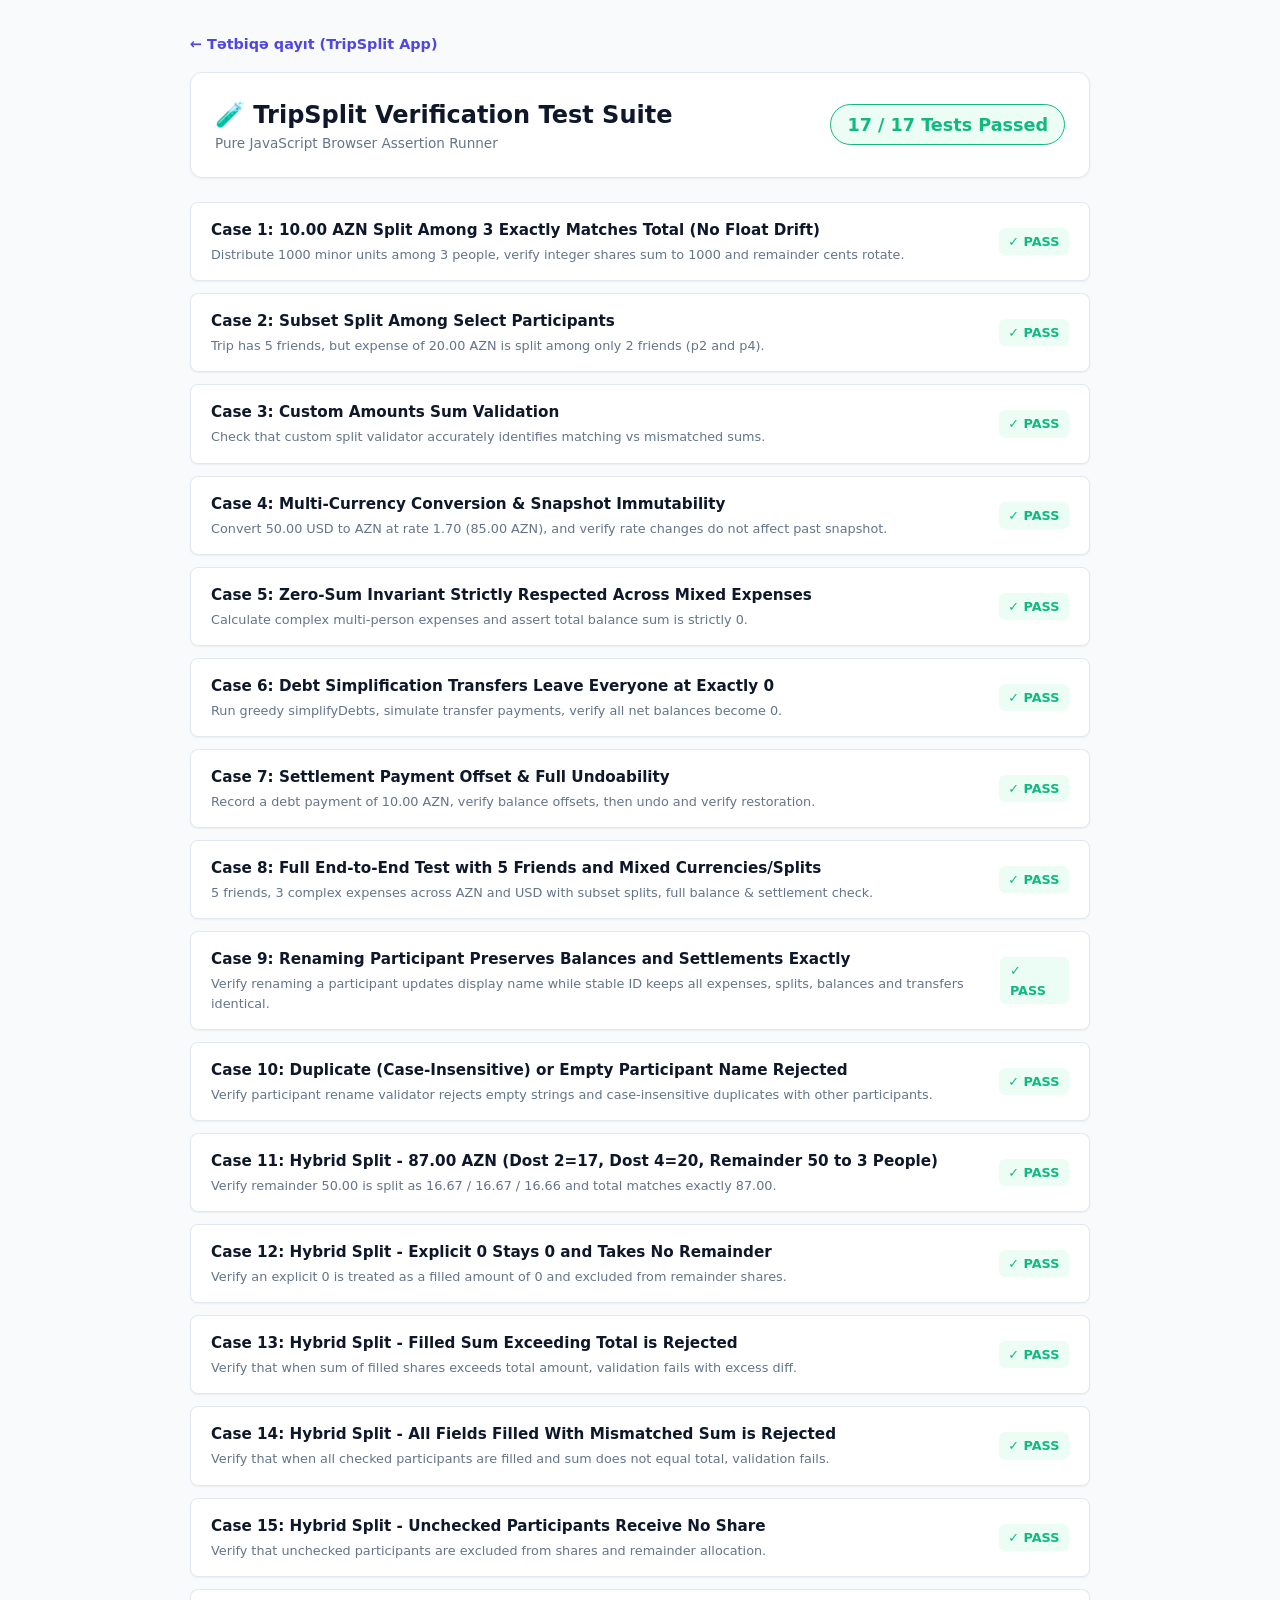
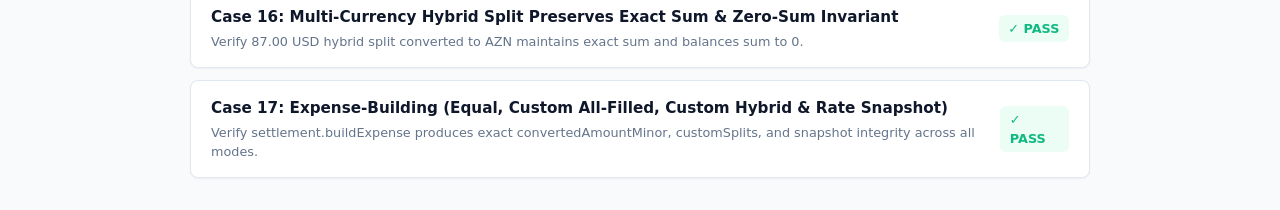
==== tests.html @ e9387841 "Add files via upload" ====
<!DOCTYPE html>
<html lang="az">
<head>
  <meta charset="UTF-8">
  <meta name="viewport" content="width=device-width, initial-scale=1.0">
  <title>TripSplit - Browser Test Suite</title>
  <style>
    :root {
      --bg: #f8fafc;
      --card-bg: #ffffff;
      --text: #0f172a;
      --success: #10b981;
      --success-bg: #ecfdf5;
      --fail: #ef4444;
      --fail-bg: #fef2f2;
      --border: #e2e8f0;
      --primary: #4f46e5;
    }
    body {
      font-family: system-ui, -apple-system, sans-serif;
      background-color: var(--bg);
      color: var(--text);
      max-width: 900px;
      margin: 2rem auto;
      padding: 0 1rem;
      line-height: 1.5;
    }
    .header {
      background: var(--card-bg);
      border: 1px solid var(--border);
      border-radius: 12px;
      padding: 1.5rem;
      margin-bottom: 1.5rem;
      display: flex;
      justify-content: space-between;
      align-items: center;
      flex-wrap: wrap;
      gap: 1rem;
      box-shadow: 0 1px 3px rgba(0,0,0,0.05);
    }
    .title {
      font-size: 1.5rem;
      font-weight: 800;
    }
    .summary-badge {
      font-size: 1.1rem;
      font-weight: 700;
      padding: 0.4rem 1rem;
      border-radius: 9999px;
    }
    .summary-pass {
      background: var(--success-bg);
      color: var(--success);
      border: 1px solid var(--success);
    }
    .summary-fail {
      background: var(--fail-bg);
      color: var(--fail);
      border: 1px solid var(--fail);
    }
    .test-list {
      display: flex;
      flex-direction: column;
      gap: 0.75rem;
    }
    .test-card {
      background: var(--card-bg);
      border: 1px solid var(--border);
      border-radius: 8px;
      padding: 1rem 1.25rem;
      display: flex;
      justify-content: space-between;
      align-items: center;
      box-shadow: 0 1px 2px rgba(0,0,0,0.05);
    }
    .test-name {
      font-weight: 600;
      font-size: 0.95rem;
    }
    .test-desc {
      font-size: 0.8rem;
      color: #64748b;
      margin-top: 0.2rem;
    }
    .badge {
      font-size: 0.8rem;
      font-weight: 700;
      padding: 0.25rem 0.6rem;
      border-radius: 6px;
    }
    .badge-pass {
      background: var(--success-bg);
      color: var(--success);
    }
    .badge-fail {
      background: var(--fail-bg);
      color: var(--fail);
    }
    .nav-link {
      display: inline-block;
      margin-bottom: 1rem;
      color: var(--primary);
      text-decoration: none;
      font-weight: 600;
      font-size: 0.9rem;
    }
    .nav-link:hover {
      text-decoration: underline;
    }
  </style>
</head>
<body>

  <a href="index.html" class="nav-link">← Tətbiqə qayıt (TripSplit App)</a>

  <div class="header">
    <div>
      <div class="title">🧪 TripSplit Verification Test Suite</div>
      <div style="font-size:0.85rem;color:#64748b;">Pure JavaScript Browser Assertion Runner</div>
    </div>
    <div id="testSummary" class="summary-badge">Running tests...</div>
  </div>

  <div id="testContainer" class="test-list"></div>

  <!-- Scripts -->
  <script src="js/i18n.js"></script>
  <script src="js/storage.js"></script>
  <script src="js/currency.js"></script>
  <script src="js/settlement.js"></script>

  <script>
    const { settlement, currency } = window.TripSplit;
    const testResults = [];

    function assert(condition, message) {
      if (!condition) {
        throw new Error(message || "Assertion failed");
      }
    }

    function runTest(name, description, testFn) {
      try {
        testFn();
        testResults.push({ name, description, passed: true });
      } catch (err) {
        console.error(`[FAIL] ${name}:`, err);
        testResults.push({ name, description, passed: false, error: err.message });
      }
    }

    // --- TEST 1: 10.00 split among 3 = exactly 10.00 total ---
    runTest(
      "Case 1: 10.00 AZN Split Among 3 Exactly Matches Total (No Float Drift)",
      "Distribute 1000 minor units among 3 people, verify integer shares sum to 1000 and remainder cents rotate.",
      () => {
        const pIds = ['p1', 'p2', 'p3'];
        // Expense 0
        const shares0 = settlement.splitEqual(1000, pIds, 0);
        assert(shares0.p1 === 334, `Expected p1 to receive 334, got ${shares0.p1}`);
        assert(shares0.p2 === 333, `Expected p2 to receive 333, got ${shares0.p2}`);
        assert(shares0.p3 === 333, `Expected p3 to receive 333, got ${shares0.p3}`);
        const sum0 = shares0.p1 + shares0.p2 + shares0.p3;
        assert(sum0 === 1000, `Expected sum 1000, got ${sum0}`);

        // Expense 1 (rotation shifted)
        const shares1 = settlement.splitEqual(1000, pIds, 1);
        assert(shares1.p1 === 333, `Expected p1 to receive 333, got ${shares1.p1}`);
        assert(shares1.p2 === 334, `Expected p2 to receive 334, got ${shares1.p2}`);
        assert(shares1.p3 === 333, `Expected p3 to receive 333, got ${shares1.p3}`);
        const sum1 = shares1.p1 + shares1.p2 + shares1.p3;
        assert(sum1 === 1000, `Expected sum 1000, got ${sum1}`);
      }
    );

    // --- TEST 2: Subset Split ---
    runTest(
      "Case 2: Subset Split Among Select Participants",
      "Trip has 5 friends, but expense of 20.00 AZN is split among only 2 friends (p2 and p4).",
      () => {
        const trip = {
          baseCurrency: 'AZN',
          participants: [
            { id: 'p1', name: 'Friend 1' },
            { id: 'p2', name: 'Friend 2' },
            { id: 'p3', name: 'Friend 3' },
            { id: 'p4', name: 'Friend 4' },
            { id: 'p5', name: 'Friend 5' }
          ],
          expenses: [
            {
              id: 'e1',
              title: 'Fuel',
              category: 'transport',
              amountMinor: 2000,
              currency: 'AZN',
              paidBy: 'p2',
              convertedAmountMinor: 2000,
              splitType: 'equal',
              splitAmong: ['p2', 'p4']
            }
          ],
          settlements: []
        };

        const calc = settlement.calculateBalances(trip);
        assert(calc.fairShareTotals.p2 === 1000, `p2 fair share should be 1000, got ${calc.fairShareTotals.p2}`);
        assert(calc.fairShareTotals.p4 === 1000, `p4 fair share should be 1000, got ${calc.fairShareTotals.p4}`);
        assert(calc.fairShareTotals.p1 === 0, `p1 fair share should be 0, got ${calc.fairShareTotals.p1}`);
        assert(calc.balances.p2 === 1000, `p2 paid 2000, share 1000 -> net +1000. Got ${calc.balances.p2}`);
        assert(calc.balances.p4 === -1000, `p4 paid 0, share 1000 -> net -1000. Got ${calc.balances.p4}`);
        assert(calc.balances.p1 === 0, `p1 net balance should be 0`);
        assert(calc.isZeroSum, "Net balances must sum to 0");
      }
    );

    // --- TEST 3: Custom Amounts Sum Check ---
    runTest(
      "Case 3: Custom Amounts Sum Validation",
      "Check that custom split validator accurately identifies matching vs mismatched sums.",
      () => {
        const match = settlement.validateCustomSplit(5000, { p1: 2000, p2: 1500, p3: 1500 });
        assert(match.valid === true, "Valid custom split must pass");
        assert(match.diff === 0, "Diff should be 0");

        const mismatch = settlement.validateCustomSplit(5000, { p1: 2000, p2: 1500, p3: 1000 });
        assert(mismatch.valid === false, "Invalid custom split must fail");
        assert(mismatch.diff === 500, `Expected diff 500, got ${mismatch.diff}`);
      }
    );

    // --- TEST 4: Multi-Currency With Rate Snapshot ---
    runTest(
      "Case 4: Multi-Currency Conversion & Snapshot Immutability",
      "Convert 50.00 USD to AZN at rate 1.70 (85.00 AZN), and verify rate changes do not affect past snapshot.",
      () => {
        const rate = 1.70;
        const usdMinor = 5000;
        const converted = currency.convertMinor(usdMinor, 'USD', 'AZN', rate);
        assert(converted === 8500, `Expected 8500 AZN minor units, got ${converted}`);

        const expense = {
          id: 'e_curr',
          title: 'Hotel in USD',
          amountMinor: usdMinor,
          currency: 'USD',
          rateSnapshot: { rate: 1.70, from: 'USD', to: 'AZN', date: '2026-10-24' },
          convertedAmountMinor: converted
        };

        // Even if active exchange rate becomes 2.00 in the future:
        const futureRate = 2.00;
        assert(expense.convertedAmountMinor === 8500, "Stored convertedAmountMinor must remain 8500 snapshot value");
      }
    );

    // --- TEST 5: Balances Sum to 0 Invariant ---
    runTest(
      "Case 5: Zero-Sum Invariant Strictly Respected Across Mixed Expenses",
      "Calculate complex multi-person expenses and assert total balance sum is strictly 0.",
      () => {
        const trip = {
          baseCurrency: 'AZN',
          participants: [
            { id: 'p1', name: 'A' },
            { id: 'p2', name: 'B' },
            { id: 'p3', name: 'C' }
          ],
          expenses: [
            {
              id: 'e1',
              paidBy: 'p1',
              convertedAmountMinor: 1000,
              splitType: 'equal',
              splitAmong: ['p1', 'p2', 'p3']
            },
            {
              id: 'e2',
              paidBy: 'p2',
              convertedAmountMinor: 755,
              splitType: 'equal',
              splitAmong: ['p1', 'p3']
            }
          ],
          settlements: []
        };

        const calc = settlement.calculateBalances(trip);
        settlement.assertZeroSum(calc.balances);
        assert(calc.isZeroSum === true, "Must be zero sum");
        assert(calc.balanceSum === 0, `Balance sum should be 0, got ${calc.balanceSum}`);
      }
    );

    // --- TEST 6: Settlement Leaves Everyone at 0 After Applying Transfers ---
    runTest(
      "Case 6: Debt Simplification Transfers Leave Everyone at Exactly 0",
      "Run greedy simplifyDebts, simulate transfer payments, verify all net balances become 0.",
      () => {
        const balances = {
          p1: 7000,
          p2: -3000,
          p3: -4000
        };

        const transfers = settlement.simplifyDebts(balances);
        assert(transfers.length <= 2, `Expected at most 2 transfers, got ${transfers.length}`);

        const simulated = { ...balances };
        transfers.forEach(tr => {
          simulated[tr.from] += tr.amountMinor;
          simulated[tr.to] -= tr.amountMinor;
        });

        assert(simulated.p1 === 0, `p1 simulated should be 0, got ${simulated.p1}`);
        assert(simulated.p2 === 0, `p2 simulated should be 0, got ${simulated.p2}`);
        assert(simulated.p3 === 0, `p3 simulated should be 0, got ${simulated.p3}`);
      }
    );

    // --- TEST 7: Settlement Payment & Undo ---
    runTest(
      "Case 7: Settlement Payment Offset & Full Undoability",
      "Record a debt payment of 10.00 AZN, verify balance offsets, then undo and verify restoration.",
      () => {
        const trip = {
          baseCurrency: 'AZN',
          participants: [
            { id: 'p1', name: 'Ali' },
            { id: 'p2', name: 'Veli' }
          ],
          expenses: [
            {
              id: 'e1',
              paidBy: 'p1',
              convertedAmountMinor: 2000,
              splitType: 'equal',
              splitAmong: ['p1', 'p2']
            }
          ],
          settlements: []
        };

        // Initial: p1 paid 2000, fair 1000 each -> p1: +1000, p2: -1000
        let calc = settlement.calculateBalances(trip);
        assert(calc.balances.p1 === 1000, "p1 should have +1000");
        assert(calc.balances.p2 === -1000, "p2 should have -1000");

        // Record settlement payment: p2 pays p1 1000
        const settlementObj = {
          id: 'set_1',
          from: 'p2',
          to: 'p1',
          amountMinor: 1000
        };
        trip.settlements.push(settlementObj);

        calc = settlement.calculateBalances(trip);
        assert(calc.balances.p1 === 0, "p1 should be 0 after settlement");
        assert(calc.balances.p2 === 0, "p2 should be 0 after settlement");

        // Undo settlement
        trip.settlements = [];
        calc = settlement.calculateBalances(trip);
        assert(calc.balances.p1 === 1000, "p1 restored to +1000");
        assert(calc.balances.p2 === -1000, "p2 restored to -1000");
      }
    );

    // --- TEST 8: 5 Friends with Mixed Expenses End-to-End ---
    runTest(
      "Case 8: Full End-to-End Test with 5 Friends and Mixed Currencies/Splits",
      "5 friends, 3 complex expenses across AZN and USD with subset splits, full balance & settlement check.",
      () => {
        const trip = {
          id: 'trip_full',
          name: 'Quba Səyahəti',
          baseCurrency: 'AZN',
          participants: [
            { id: 'p1', name: 'Ali' },
            { id: 'p2', name: 'Veli' },
            { id: 'p3', name: 'Aygun' },
            { id: 'p4', name: 'Leyla' },
            { id: 'p5', name: 'Murad' }
          ],
          expenses: [
            // Expense 1: Ali pays 100.00 AZN (equal 5-way: 20.00 each)
            {
              id: 'e1',
              title: 'Cottage rent',
              category: 'accommodation',
              amountMinor: 10000,
              currency: 'AZN',
              paidBy: 'p1',
              convertedAmountMinor: 10000,
              splitType: 'equal',
              splitAmong: ['p1', 'p2', 'p3', 'p4', 'p5']
            },
            // Expense 2: Veli pays 60.00 USD (custom rate 1.70 = 102.00 AZN) for Aygun, Leyla, Murad (3-way: 34.00 each)
            {
              id: 'e2',
              title: 'Sightseeing tickets in USD',
              category: 'entertainment',
              amountMinor: 6000,
              currency: 'USD',
              paidBy: 'p2',
              convertedAmountMinor: 10200,
              splitType: 'equal',
              splitAmong: ['p3', 'p4', 'p5']
            },
            // Expense 3: Aygun pays 45.00 AZN for Ali and Veli (2-way: 22.50 each)
            {
              id: 'e3',
              title: 'Groceries',
              category: 'food',
              amountMinor: 4500,
              currency: 'AZN',
              paidBy: 'p3',
              convertedAmountMinor: 4500,
              splitType: 'equal',
              splitAmong: ['p1', 'p2']
            }
          ],
          settlements: []
        };

        const calc = settlement.calculateBalances(trip);
        assert(calc.totalCostMinor === 24700, `Expected total cost 24700 (247.00 AZN), got ${calc.totalCostMinor}`);
        assert(calc.isZeroSum, "Balances must sum to 0");

        // Transfers check
        const transfers = settlement.simplifyDebts(calc.balances);
        assert(transfers.length <= 4, `At most 4 transfers for 5 participants, got ${transfers.length}`);

        // Verify that applying all transfers zeroes out all 5 balances
        const sim = { ...calc.balances };
        transfers.forEach(tr => {
          sim[tr.from] += tr.amountMinor;
          sim[tr.to] -= tr.amountMinor;
        });

        for (const [id, bal] of Object.entries(sim)) {
          assert(bal === 0, `Participant ${id} balance should be 0, got ${bal}`);
        }
      }
    );

    // --- TEST 9: Renaming Participant Preserves Balances and Settlements Exactly ---
    runTest(
      "Case 9: Renaming Participant Preserves Balances and Settlements Exactly",
      "Verify renaming a participant updates display name while stable ID keeps all expenses, splits, balances and transfers identical.",
      () => {
        const trip = {
          id: 'trip_rename_test',
          name: 'Rename Test',
          baseCurrency: 'AZN',
          participants: [
            { id: 'p1', name: 'Dost 1' },
            { id: 'p2', name: 'Dost 2' }
          ],
          expenses: [
            {
              id: 'e1',
              title: 'Dinner',
              category: 'food',
              amountMinor: 4000,
              currency: 'AZN',
              paidBy: 'p1',
              convertedAmountMinor: 4000,
              splitType: 'equal',
              splitAmong: ['p1', 'p2']
            }
          ],
          settlements: []
        };

        const initialCalc = settlement.calculateBalances(trip);
        assert(initialCalc.balances.p1 === 2000, "p1 initial balance must be +2000");
        assert(initialCalc.balances.p2 === -2000, "p2 initial balance must be -2000");

        // Rename participant p1 to "Eldar"
        const p1 = trip.participants.find(p => p.id === 'p1');
        p1.name = "Eldar";

        const afterCalc = settlement.calculateBalances(trip);
        assert(afterCalc.balances.p1 === 2000, "p1 balance after rename must remain exactly +2000");
        assert(afterCalc.balances.p2 === -2000, "p2 balance after rename must remain exactly -2000");

        const transfers = settlement.simplifyDebts(afterCalc.balances);
        assert(transfers.length === 1, "Expected 1 transfer");
        assert(transfers[0].from === 'p2' && transfers[0].to === 'p1', "Transfer from p2 to p1");
        assert(transfers[0].amountMinor === 2000, "Transfer amount 2000");

        // Verify resolved name from participant ID
        const creditor = trip.participants.find(p => p.id === transfers[0].to);
        assert(creditor.name === 'Eldar', "Display name for creditor must be updated 'Eldar'");
      }
    );

    // --- TEST 10: Duplicate (Case-Insensitive) or Empty Participant Name Rejected ---
    runTest(
      "Case 10: Duplicate (Case-Insensitive) or Empty Participant Name Rejected",
      "Verify participant rename validator rejects empty strings and case-insensitive duplicates with other participants.",
      () => {
        const participants = [
          { id: 'p1', name: 'Eldar' },
          { id: 'p2', name: 'Nigar' },
          { id: 'p3', name: 'Tural' }
        ];

        function validateRename(targetId, newName) {
          const trimmed = newName ? newName.trim() : '';
          if (!trimmed) {
            return { valid: false, error: 'name_empty' };
          }
          const exists = participants.some(
            p => p.id !== targetId && p.name.trim().toLowerCase() === trimmed.toLowerCase()
          );
          if (exists) {
            return { valid: false, error: 'name_already_exists' };
          }
          return { valid: true, trimmed };
        }

        // Empty check
        assert(!validateRename('p2', '').valid, "Empty name must be rejected");
        assert(!validateRename('p2', '   ').valid, "Whitespace-only name must be rejected");

        // Duplicate checks (case-insensitive)
        assert(!validateRename('p2', 'Eldar').valid, "Exact duplicate name must be rejected");
        assert(!validateRename('p2', 'eldar').valid, "Lowercase duplicate must be rejected");
        assert(!validateRename('p2', '  ELDAR  ').valid, "Trimmed uppercase duplicate must be rejected");

        // Valid renames
        assert(validateRename('p2', 'Gunel').valid, "Unique name 'Gunel' must be accepted");
        // Renaming to its own name or same name different case should be allowed
        assert(validateRename('p2', 'Nigar').valid, "Self name must be accepted");
        assert(validateRename('p2', 'nigar').valid, "Self name case variation must be accepted");
      }
    );

    // --- TEST 11: Hybrid Split - 87.00 with Dost 2=17, Dost 4=20, 3 Empty ---
    runTest(
      "Case 11: Hybrid Split - 87.00 AZN (Dost 2=17, Dost 4=20, Remainder 50 to 3 People)",
      "Verify remainder 50.00 is split as 16.67 / 16.67 / 16.66 and total matches exactly 87.00.",
      () => {
        const checked = ['p1', 'p2', 'p3', 'p4', 'p5'];
        const filled = { p2: 1700, p4: 2000 };
        const res = settlement.splitHybrid(8700, checked, filled, 0);

        assert(res.valid === true, "Hybrid split must be valid");
        assert(res.filledSum === 3700, `Filled sum expected 3700, got ${res.filledSum}`);
        assert(res.remainder === 5000, `Remainder expected 5000, got ${res.remainder}`);
        assert(res.emptyIds.length === 3, `Expected 3 empty participants, got ${res.emptyIds.length}`);

        assert(res.shares.p2 === 1700, `p2 should be 1700, got ${res.shares.p2}`);
        assert(res.shares.p4 === 2000, `p4 should be 2000, got ${res.shares.p4}`);
        assert(res.shares.p1 === 1667, `p1 should be 1667, got ${res.shares.p1}`);
        assert(res.shares.p3 === 1667, `p3 should be 1667, got ${res.shares.p3}`);
        assert(res.shares.p5 === 1666, `p5 should be 1666, got ${res.shares.p5}`);

        const sum = Object.values(res.shares).reduce((a, b) => a + b, 0);
        assert(sum === 8700, `Sum of shares must be 8700, got ${sum}`);
      }
    );

    // --- TEST 12: Hybrid Split - Explicit 0 Stays 0 ---
    runTest(
      "Case 12: Hybrid Split - Explicit 0 Stays 0 and Takes No Remainder",
      "Verify an explicit 0 is treated as a filled amount of 0 and excluded from remainder shares.",
      () => {
        const checked = ['p1', 'p2', 'p3', 'p4', 'p5'];
        const filled = { p1: 0, p2: 1700, p4: 2000 };
        const res = settlement.splitHybrid(8700, checked, filled, 0);

        assert(res.valid === true, "Hybrid split must be valid");
        assert(res.shares.p1 === 0, `p1 explicit 0 must remain 0, got ${res.shares.p1}`);
        assert(res.emptyIds.length === 2, `Only p3 and p5 should be empty, got ${res.emptyIds.length}`);
        assert(res.shares.p3 === 2500, `p3 should receive 2500, got ${res.shares.p3}`);
        assert(res.shares.p5 === 2500, `p5 should receive 2500, got ${res.shares.p5}`);

        const sum = Object.values(res.shares).reduce((a, b) => a + b, 0);
        assert(sum === 8700, `Sum of shares must be 8700, got ${sum}`);
      }
    );

    // --- TEST 13: Hybrid Split - Filled Sum > Total Rejected ---
    runTest(
      "Case 13: Hybrid Split - Filled Sum Exceeding Total is Rejected",
      "Verify that when sum of filled shares exceeds total amount, validation fails with excess diff.",
      () => {
        const checked = ['p1', 'p2', 'p3'];
        const filled = { p1: 3000, p2: 2500 }; // total is 5000, sum is 5500
        const res = settlement.splitHybrid(5000, checked, filled, 0);

        assert(res.valid === false, "Must be rejected");
        assert(res.error === 'excess', `Expected error 'excess', got ${res.error}`);
        assert(res.diff === 500, `Expected excess diff 500, got ${res.diff}`);
      }
    );

    // --- TEST 14: Hybrid Split - All Filled With Wrong Sum Rejected ---
    runTest(
      "Case 14: Hybrid Split - All Fields Filled With Mismatched Sum is Rejected",
      "Verify that when all checked participants are filled and sum does not equal total, validation fails.",
      () => {
        const checked = ['p1', 'p2'];
        const filled = { p1: 2000, p2: 2000 }; // total 5000, sum 4000
        const res = settlement.splitHybrid(5000, checked, filled, 0);

        assert(res.valid === false, "Must be rejected");
        assert(res.error === 'sum_mismatch', `Expected error 'sum_mismatch', got ${res.error}`);
        assert(res.diff === 1000, `Expected diff 1000, got ${res.diff}`);
      }
    );

    // --- TEST 15: Hybrid Split - Unchecked Participants Ignored ---
    runTest(
      "Case 15: Hybrid Split - Unchecked Participants Receive No Share",
      "Verify that unchecked participants are excluded from shares and remainder allocation.",
      () => {
        const checkedOnly = ['p1', 'p2', 'p3'];
        const filled = { p1: 2000 };
        const res = settlement.splitHybrid(6000, checkedOnly, filled, 0);

        assert(res.valid === true, "Must be valid");
        assert(res.shares.p4 === undefined, "Unchecked p4 must not receive a share");
        assert(res.shares.p5 === undefined, "Unchecked p5 must not receive a share");
        assert(res.shares.p1 === 2000, `p1 = 2000`);
        assert(res.shares.p2 === 2000, `p2 = 2000`);
        assert(res.shares.p3 === 2000, `p3 = 2000`);
      }
    );

    // --- TEST 16: Multi-Currency Hybrid Split & Zero-Sum Invariant ---
    runTest(
      "Case 16: Multi-Currency Hybrid Split Preserves Exact Sum & Zero-Sum Invariant",
      "Verify 87.00 USD hybrid split converted to AZN maintains exact sum and balances sum to 0.",
      () => {
        const usdAmountMinor = 8700;
        const rate = 1.70;
        const convertedTotalMinor = currency.convertMinor(usdAmountMinor, 'USD', 'AZN', rate); // 14790 minor
        assert(convertedTotalMinor === 14790, `Expected 14790, got ${convertedTotalMinor}`);

        const hybrid = settlement.splitHybrid(usdAmountMinor, ['p1', 'p2', 'p3', 'p4', 'p5'], { p2: 1700, p4: 2000 }, 0);
        assert(hybrid.valid === true, "Hybrid calculation must succeed");

        const pIds = ['p1', 'p2', 'p3', 'p4', 'p5'];
        const baseShares = {};
        let allocated = 0;
        pIds.forEach((pId, idx) => {
          if (idx === pIds.length - 1) {
            baseShares[pId] = convertedTotalMinor - allocated;
          } else {
            const converted = Math.round(hybrid.shares[pId] * rate);
            baseShares[pId] = converted;
            allocated += converted;
          }
        });

        const baseSum = Object.values(baseShares).reduce((a, b) => a + b, 0);
        assert(baseSum === convertedTotalMinor, "Converted shares must equal convertedTotalMinor exactly");

        const trip = {
          baseCurrency: 'AZN',
          participants: pIds.map(id => ({ id, name: id })),
          expenses: [
            {
              id: 'e_hybrid_multi',
              paidBy: 'p1',
              amountMinor: usdAmountMinor,
              currency: 'USD',
              convertedAmountMinor: convertedTotalMinor,
              splitType: 'custom',
              splitAmong: pIds,
              customSplits: baseShares
            }
          ],
          settlements: []
        };

        const calc = settlement.calculateBalances(trip);
        assert(calc.totalCostMinor === convertedTotalMinor, "Total cost matches converted total");
        settlement.assertZeroSum(calc.balances);
        assert(calc.isZeroSum === true, "Zero-sum invariant preserved");
      }
    );

    // --- TEST 17: Real Expense-Building Function (settlement.buildExpense) Across All Modes ---
    runTest(
      "Case 17: Expense-Building (Equal, Custom All-Filled, Custom Hybrid & Rate Snapshot)",
      "Verify settlement.buildExpense produces exact convertedAmountMinor, customSplits, and snapshot integrity across all modes.",
      () => {
        // 1. Equal Split
        const exp1 = settlement.buildExpense({
          title: 'Equal Split AZN',
          amountMinor: 9000,
          currency: 'AZN',
          baseCurrency: 'AZN',
          paidBy: 'p1',
          splitType: 'equal',
          splitAmong: ['p1', 'p2', 'p3']
        });
        assert(exp1.convertedAmountMinor === 9000, `exp1 convertedAmountMinor should be 9000, got ${exp1.convertedAmountMinor}`);
        assert(exp1.customSplits === null, "Equal split should have null customSplits");
        assert(exp1.rateSnapshot.rate === 1.0, "Base rate should be 1.0");

        // 2. Custom All Filled
        const exp2 = settlement.buildExpense({
          title: 'Custom All Filled',
          amountMinor: 5000,
          currency: 'AZN',
          baseCurrency: 'AZN',
          paidBy: 'p1',
          splitType: 'custom',
          splitAmong: ['p1', 'p2'],
          filledSharesMinor: { p1: 2000, p2: 3000 }
        });
        assert(exp2.convertedAmountMinor === 5000, "exp2 convertedAmountMinor should be 5000");
        assert(exp2.customSplits.p1 === 2000 && exp2.customSplits.p2 === 3000, "Custom shares match filled values");

        // 3. Custom with Empty Fields (Hybrid)
        const exp3 = settlement.buildExpense({
          title: 'Hybrid Split AZN',
          amountMinor: 8700,
          currency: 'AZN',
          baseCurrency: 'AZN',
          paidBy: 'p1',
          splitType: 'custom',
          splitAmong: ['p1', 'p2', 'p3', 'p4', 'p5'],
          filledSharesMinor: { p2: 1700, p4: 2000 }
        });
        assert(exp3.convertedAmountMinor === 8700, "exp3 convertedAmountMinor = 8700");
        assert(exp3.customSplits.p2 === 1700, "p2 = 1700");
        assert(exp3.customSplits.p4 === 2000, "p4 = 2000");
        assert(exp3.customSplits.p1 === 1667, "p1 = 1667");
        assert(exp3.customSplits.p3 === 1667, "p3 = 1667");
        assert(exp3.customSplits.p5 === 1666, "p5 = 1666");
        assert(exp3.manualParticipantIds.includes('p2') && exp3.manualParticipantIds.includes('p4'), "Manual IDs saved");
        assert(exp3.manualParticipantIds.length === 2, "Only 2 manual participant IDs");

        // 4. Foreign Currency with Rate Snapshot (Equal)
        const exp4 = settlement.buildExpense({
          title: 'USD Hotel',
          amountMinor: 10000,
          currency: 'USD',
          baseCurrency: 'AZN',
          rate: 1.70,
          rateSource: 'live',
          paidBy: 'p1',
          splitType: 'equal',
          splitAmong: ['p1', 'p2']
        });
        assert(exp4.convertedAmountMinor === 17000, "100.00 USD @ 1.70 = 170.00 AZN (17000 minor)");
        assert(exp4.rateSnapshot.rate === 1.70, "Rate snapshot stored 1.70");
        assert(exp4.rateSnapshot.from === 'USD' && exp4.rateSnapshot.to === 'AZN', "Rate snapshot currencies correct");

        // 5. Foreign Currency with Rate Snapshot (Hybrid Split)
        const exp5 = settlement.buildExpense({
          title: 'USD Sightseeing Hybrid',
          amountMinor: 8700,
          currency: 'USD',
          baseCurrency: 'AZN',
          rate: 1.70,
          paidBy: 'p1',
          splitType: 'custom',
          splitAmong: ['p1', 'p2', 'p3', 'p4', 'p5'],
          filledSharesMinor: { p2: 1700, p4: 2000 }
        });
        assert(exp5.convertedAmountMinor === 14790, "87.00 USD @ 1.70 = 147.90 AZN (14790 minor)");
        const sumExp5 = Object.values(exp5.customSplits).reduce((a, b) => a + b, 0);
        assert(sumExp5 === 14790, `Sum of converted shares must be exactly 14790, got ${sumExp5}`);
      }
    );

    // Render results
    const container = document.getElementById('testContainer');
    const summaryEl = document.getElementById('testSummary');
    let passedCount = 0;

    testResults.forEach(res => {
      if (res.passed) passedCount++;
      const card = document.createElement('div');
      card.className = 'test-card';
      card.innerHTML = `
        <div>
          <div class="test-name">${res.name}</div>
          <div class="test-desc">${res.description}</div>
          ${res.error ? `<div style="color:var(--fail);font-size:0.8rem;margin-top:0.3rem;">Error: ${res.error}</div>` : ''}
        </div>
        <div class="badge ${res.passed ? 'badge-pass' : 'badge-fail'}">
          ${res.passed ? '✓ PASS' : '✗ FAIL'}
        </div>
      `;
      container.appendChild(card);
    });

    const allPassed = (passedCount === testResults.length);
    summaryEl.textContent = `${passedCount} / ${testResults.length} Tests Passed`;
    summaryEl.className = `summary-badge ${allPassed ? 'summary-pass' : 'summary-fail'}`;
  </script>
</body>
</html>
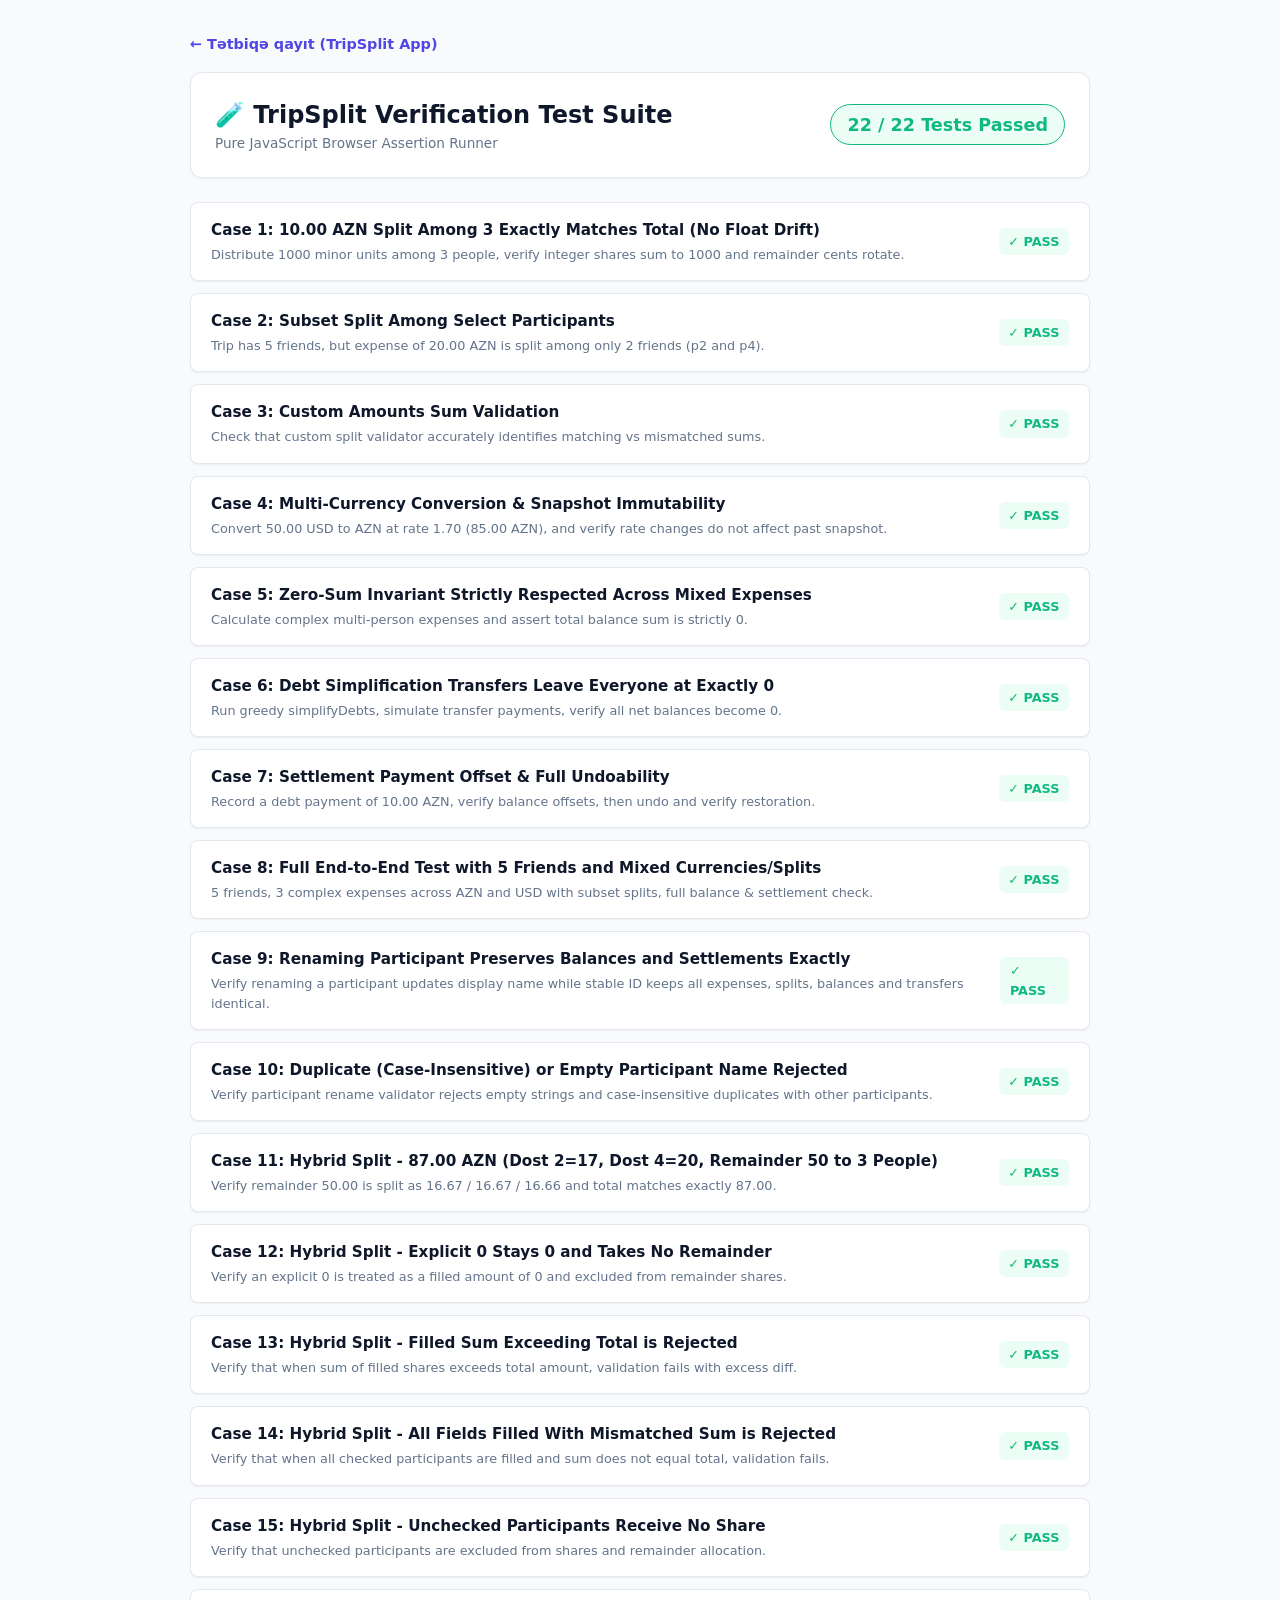
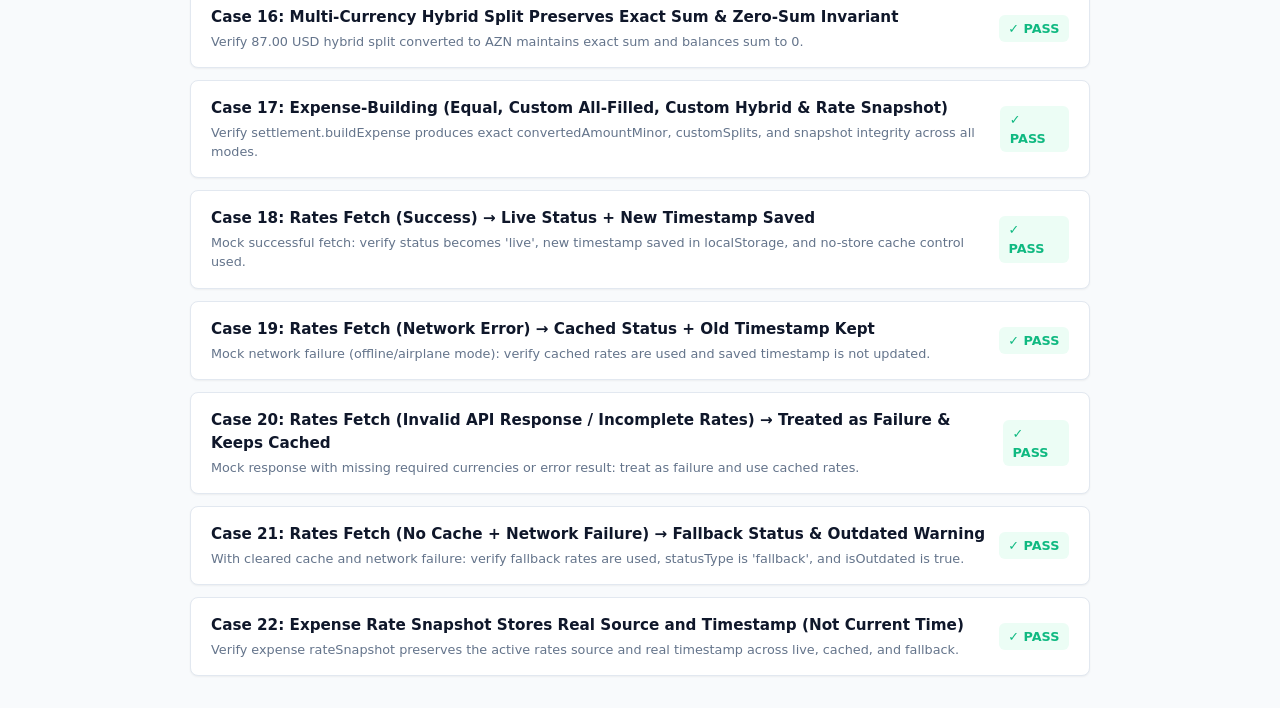
==== commit f20fcae2: "Add files via upload" ====
--- a/tests.html
+++ b/tests.html
@@ -130,7 +130,7 @@
   <script src="js/settlement.js"></script>
 
   <script>
-    const { settlement, currency } = window.TripSplit;
+    const { settlement, currency, storage } = window.TripSplit;
     const testResults = [];
 
     function assert(condition, message) {
@@ -139,15 +139,17 @@
       }
     }
 
-    function runTest(name, description, testFn) {
+    async function runTest(name, description, testFn) {
       try {
-        testFn();
+        await testFn();
         testResults.push({ name, description, passed: true });
       } catch (err) {
         console.error(`[FAIL] ${name}:`, err);
         testResults.push({ name, description, passed: false, error: err.message });
       }
     }
+
+    async function runAllTests() {
 
     // --- TEST 1: 10.00 split among 3 = exactly 10.00 total ---
     runTest(
@@ -773,31 +775,239 @@
       }
     );
 
-    // Render results
-    const container = document.getElementById('testContainer');
-    const summaryEl = document.getElementById('testSummary');
-    let passedCount = 0;
-
-    testResults.forEach(res => {
-      if (res.passed) passedCount++;
-      const card = document.createElement('div');
-      card.className = 'test-card';
-      card.innerHTML = `
-        <div>
-          <div class="test-name">${res.name}</div>
-          <div class="test-desc">${res.description}</div>
-          ${res.error ? `<div style="color:var(--fail);font-size:0.8rem;margin-top:0.3rem;">Error: ${res.error}</div>` : ''}
-        </div>
-        <div class="badge ${res.passed ? 'badge-pass' : 'badge-fail'}">
-          ${res.passed ? '✓ PASS' : '✗ FAIL'}
-        </div>
-      `;
-      container.appendChild(card);
-    });
-
-    const allPassed = (passedCount === testResults.length);
-    summaryEl.textContent = `${passedCount} / ${testResults.length} Tests Passed`;
-    summaryEl.className = `summary-badge ${allPassed ? 'summary-pass' : 'summary-fail'}`;
+    // --- TEST 18: Live Rate Fetch with Mocked Network Success ---
+    await runTest(
+      "Case 18: Rates Fetch (Success) → Live Status + New Timestamp Saved",
+      "Mock successful fetch: verify status becomes 'live', new timestamp saved in localStorage, and no-store cache control used.",
+      async () => {
+        const originalFetch = window.fetch;
+        try {
+          let requestedCacheOption = null;
+          window.fetch = async (url, options) => {
+            requestedCacheOption = options ? options.cache : null;
+            return {
+              ok: true,
+              json: async () => ({
+                result: 'success',
+                rates: { AZN: 1.0, USD: 0.5882, EUR: 0.5412, TRY: 20.1176, GBP: 0.4588, RUB: 56.7647 }
+              })
+            };
+          };
+
+          const beforeTime = Date.now();
+          const res = await currency.fetchLiveRates('AZN');
+          const afterTime = Date.now();
+
+          assert(res.success === true, "fetchLiveRates must succeed on ok response with valid rates");
+          assert(requestedCacheOption === 'no-store', "fetch must use cache: 'no-store'");
+
+          const active = currency.getActiveRates();
+          assert(active.statusType === 'live', `Status must be 'live', got '${active.statusType}'`);
+          assert(active.source === 'live', `Source must be 'live', got '${active.source}'`);
+          assert(active.timestamp >= beforeTime && active.timestamp <= afterTime, "Timestamp must be the real fetch time");
+          assert(active.isOutdated === false, "Live rates must not be outdated");
+
+          // Verify saved in localStorage
+          const savedData = storage.loadData();
+          assert(savedData.cachedRates && savedData.cachedRates.timestamp === active.timestamp, "Timestamp must be saved in localStorage");
+        } finally {
+          window.fetch = originalFetch;
+        }
+      }
+    );
+
+    // --- TEST 19: Rates Fetch (Network Error) → Cached Status + Old Timestamp Kept ---
+    await runTest(
+      "Case 19: Rates Fetch (Network Error) → Cached Status + Old Timestamp Kept",
+      "Mock network failure (offline/airplane mode): verify cached rates are used and saved timestamp is not updated.",
+      async () => {
+        const originalFetch = window.fetch;
+        try {
+          // Pre-populate cache with an old timestamp (e.g. 2 hours ago)
+          const oldTimestamp = Date.now() - (2 * 60 * 60 * 1000);
+          const data = storage.loadData();
+          data.cachedRates = {
+            base: 'AZN',
+            rates: { AZN: 1.0, USD: 0.58, EUR: 0.54, TRY: 20.0, GBP: 0.45, RUB: 56.0 },
+            timestamp: oldTimestamp
+          };
+          storage.saveData(data);
+          currency.resetSessionState();
+
+          window.fetch = async () => {
+            throw new TypeError("Failed to fetch (device offline)");
+          };
+
+          const res = await currency.fetchLiveRates('AZN');
+          assert(res.success === false, "fetchLiveRates must return success: false on network error");
+
+          const active = currency.getActiveRates();
+          assert(active.statusType === 'cached', `Status must be 'cached', got '${active.statusType}'`);
+          assert(active.source === 'cached', `Source must be 'cached', got '${active.source}'`);
+          assert(active.timestamp === oldTimestamp, `Timestamp must stay oldTimestamp (${oldTimestamp}), got ${active.timestamp}`);
+          assert(active.isOutdated === false, "Rates from 2 hours ago should not be outdated (>24h)");
+
+          // Ensure localStorage timestamp was never updated
+          const savedData = storage.loadData();
+          assert(savedData.cachedRates.timestamp === oldTimestamp, "localStorage timestamp must not change on failure");
+        } finally {
+          window.fetch = originalFetch;
+        }
+      }
+    );
+
+    // --- TEST 20: Rates Fetch (Bad JSON / Missing Currencies) → Cached Status ---
+    await runTest(
+      "Case 20: Rates Fetch (Invalid API Response / Incomplete Rates) → Treated as Failure & Keeps Cached",
+      "Mock response with missing required currencies or error result: treat as failure and use cached rates.",
+      async () => {
+        const originalFetch = window.fetch;
+        try {
+          const oldTimestamp = Date.now() - (5 * 60 * 1000);
+          const data = storage.loadData();
+          data.cachedRates = {
+            base: 'AZN',
+            rates: { AZN: 1.0, USD: 0.5882, EUR: 0.5412, TRY: 20.1176, GBP: 0.4588, RUB: 56.7647 },
+            timestamp: oldTimestamp
+          };
+          storage.saveData(data);
+          currency.resetSessionState();
+
+          // 1. Missing currencies in response
+          window.fetch = async () => ({
+            ok: true,
+            json: async () => ({
+              result: 'success',
+              rates: { AZN: 1.0, USD: 0.5882 } // missing EUR, TRY, GBP, RUB
+            })
+          });
+
+          const res1 = await currency.fetchLiveRates('AZN');
+          assert(res1.success === false, "Must fail when required currencies are missing");
+          let active = currency.getActiveRates();
+          assert(active.statusType === 'cached', "Status must remain cached");
+
+          // 2. Result !== success
+          window.fetch = async () => ({
+            ok: true,
+            json: async () => ({
+              result: 'error',
+              'error-type': 'unsupported-code'
+            })
+          });
+
+          const res2 = await currency.fetchLiveRates('AZN');
+          assert(res2.success === false, "Must fail when result !== success");
+          active = currency.getActiveRates();
+          assert(active.statusType === 'cached', "Status must remain cached on API error response");
+          assert(active.timestamp === oldTimestamp, "Timestamp must not be updated");
+        } finally {
+          window.fetch = originalFetch;
+        }
+      }
+    );
+
+    // --- TEST 21: Rates Fetch (No Cache + Failure) → Fallback Status & Warning ---
+    await runTest(
+      "Case 21: Rates Fetch (No Cache + Network Failure) → Fallback Status & Outdated Warning",
+      "With cleared cache and network failure: verify fallback rates are used, statusType is 'fallback', and isOutdated is true.",
+      async () => {
+        const originalFetch = window.fetch;
+        try {
+          // Clear cache
+          const data = storage.loadData();
+          delete data.cachedRates;
+          storage.saveData(data);
+          currency.resetSessionState();
+
+          window.fetch = async () => {
+            throw new Error("Network connection lost");
+          };
+
+          const res = await currency.fetchLiveRates('AZN');
+          assert(res.success === false, "fetchLiveRates must return success: false");
+
+          const active = currency.getActiveRates();
+          assert(active.statusType === 'fallback', `Status must be 'fallback', got '${active.statusType}'`);
+          assert(active.source === 'fallback', `Source must be 'fallback', got '${active.source}'`);
+          assert(active.isOutdated === true, "Fallback rates must trigger isOutdated: true");
+          assert(active.dateStr === currency.FALLBACK_RATES.date, `Fallback dateStr must be ${currency.FALLBACK_RATES.date}`);
+        } finally {
+          window.fetch = originalFetch;
+        }
+      }
+    );
+
+    // --- TEST 22: Expense Rate Snapshot Stores Real Source & Timestamp ---
+    await runTest(
+      "Case 22: Expense Rate Snapshot Stores Real Source and Timestamp (Not Current Time)",
+      "Verify expense rateSnapshot preserves the active rates source and real timestamp across live, cached, and fallback.",
+      () => {
+        // Cached expense
+        const cachedTimestamp = Date.now() - (3 * 3600 * 1000);
+        const expCached = settlement.buildExpense({
+          title: 'Cached Rate Expense',
+          amountMinor: 5000,
+          currency: 'USD',
+          baseCurrency: 'AZN',
+          rate: 1.70,
+          rateSource: 'cached',
+          rateTimestamp: cachedTimestamp,
+          paidBy: 'p1',
+          splitType: 'equal',
+          splitAmong: ['p1', 'p2']
+        });
+        assert(expCached.rateSnapshot.source === 'cached', "Snapshot source should be cached");
+        assert(expCached.rateSnapshot.timestamp === cachedTimestamp, "Snapshot timestamp must match cachedTimestamp");
+        assert(expCached.rateSnapshot.date === new Date(cachedTimestamp).toISOString().split('T')[0], "Snapshot date should match timestamp date");
+
+        // Fallback expense
+        const fallbackTimestamp = new Date(currency.FALLBACK_RATES.date).getTime();
+        const expFallback = settlement.buildExpense({
+          title: 'Fallback Rate Expense',
+          amountMinor: 5000,
+          currency: 'USD',
+          baseCurrency: 'AZN',
+          rate: 1.70,
+          rateSource: 'fallback',
+          rateTimestamp: fallbackTimestamp,
+          paidBy: 'p1',
+          splitType: 'equal',
+          splitAmong: ['p1', 'p2']
+        });
+        assert(expFallback.rateSnapshot.source === 'fallback', "Snapshot source should be fallback");
+        assert(expFallback.rateSnapshot.timestamp === fallbackTimestamp, "Snapshot timestamp must match fallbackTimestamp");
+      }
+    );
+
+      // Render results
+      const container = document.getElementById('testContainer');
+      const summaryEl = document.getElementById('testSummary');
+      let passedCount = 0;
+
+      testResults.forEach(res => {
+        if (res.passed) passedCount++;
+        const card = document.createElement('div');
+        card.className = 'test-card';
+        card.innerHTML = `
+          <div>
+            <div class="test-name">${res.name}</div>
+            <div class="test-desc">${res.description}</div>
+            ${res.error ? `<div style="color:var(--fail);font-size:0.8rem;margin-top:0.3rem;">Error: ${res.error}</div>` : ''}
+          </div>
+          <div class="badge ${res.passed ? 'badge-pass' : 'badge-fail'}">
+            ${res.passed ? '✓ PASS' : '✗ FAIL'}
+          </div>
+        `;
+        container.appendChild(card);
+      });
+
+      const allPassed = (passedCount === testResults.length);
+      summaryEl.textContent = `${passedCount} / ${testResults.length} Tests Passed`;
+      summaryEl.className = `summary-badge ${allPassed ? 'summary-pass' : 'summary-fail'}`;
+    }
+
+    runAllTests();
   </script>
 </body>
 </html>
